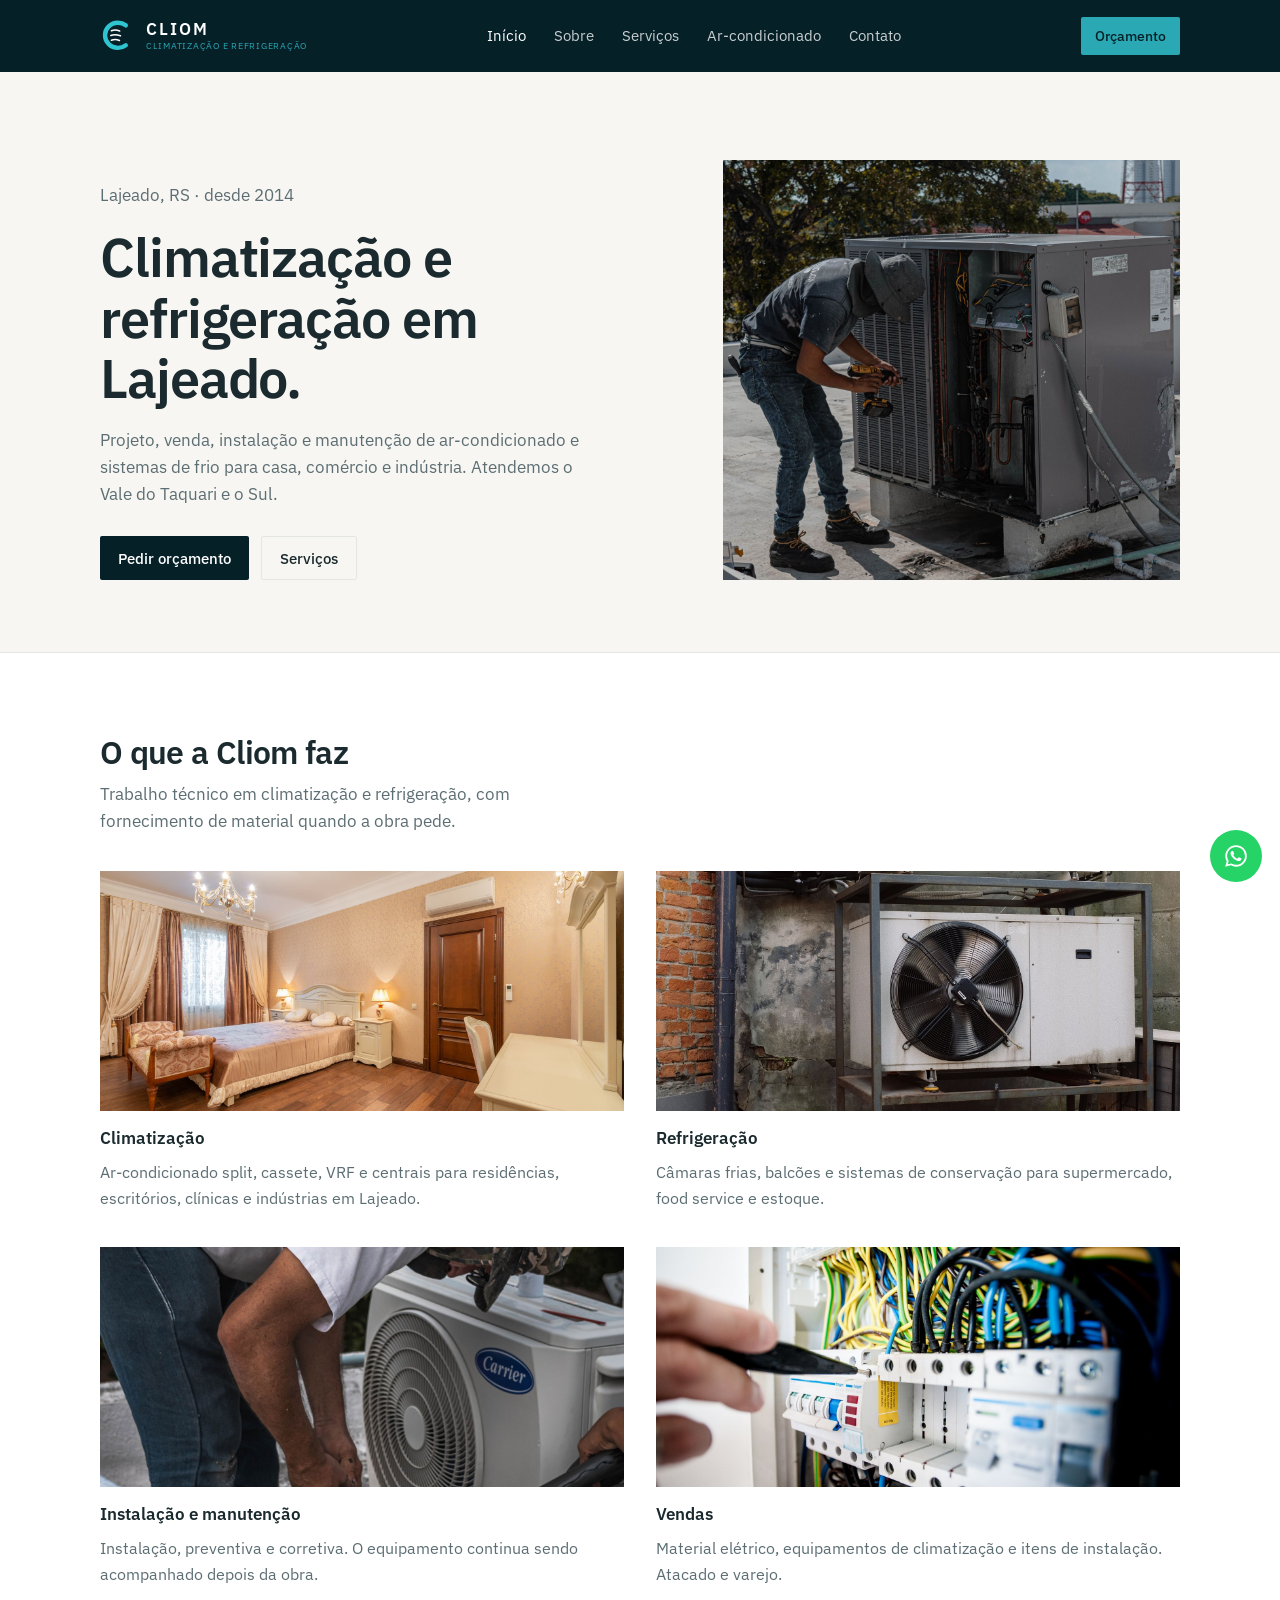
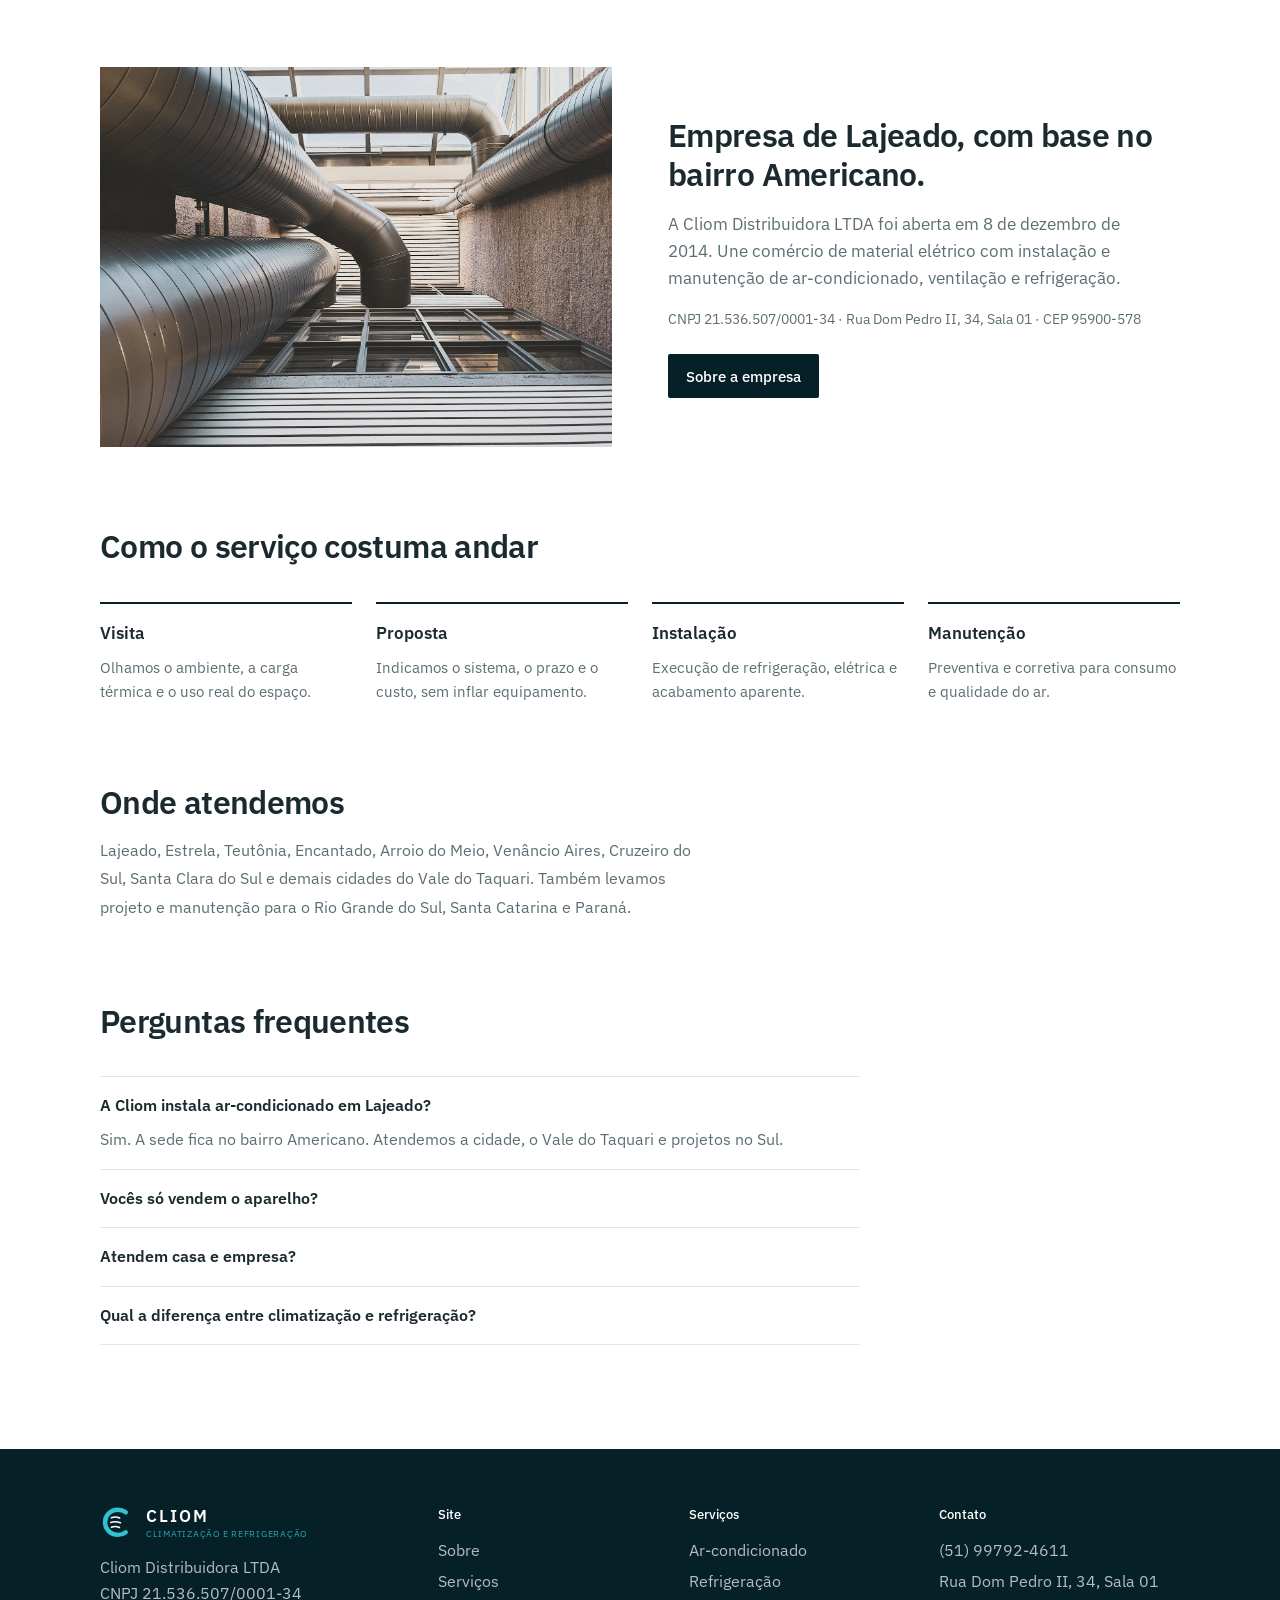
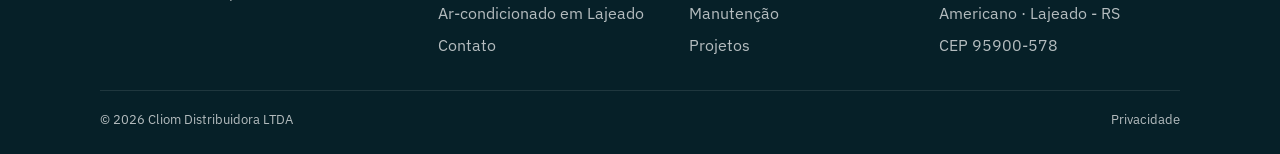
==== index.html @ 46a45614 "mkfem" ====
<!DOCTYPE html>
<html lang="pt-BR">
<head>
  <meta charset="UTF-8">
  <meta name="viewport" content="width=device-width, initial-scale=1">
  <title>Cliom | Ar condicionado, climatização e refrigeração em Lajeado</title>
  <meta name="description" content="Cliom em Lajeado - RS: projeto, venda, instalação e manutenção de ar-condicionado, climatização e refrigeração. Atendimento no Vale do Taquari e no Sul.">
  <link rel="canonical" href="https://cliom.com.br/">
  <meta name="robots" content="index, follow, max-image-preview:large">
  <meta name="author" content="Cliom Distribuidora LTDA">
  <meta name="geo.region" content="BR-RS">
  <meta name="geo.placename" content="Lajeado">
  <meta name="theme-color" content="#062028">
  <meta property="og:type" content="website">
  <meta property="og:locale" content="pt_BR">
  <meta property="og:title" content="Cliom | Climatização e refrigeração em Lajeado">
  <meta property="og:description" content="Projeto, venda, instalação e manutenção de ar-condicionado, climatização e refrigeração em Lajeado e no Sul do Brasil.">
  <meta property="og:url" content="https://cliom.com.br/">
  <meta property="og:image" content="https://cliom.com.br/img/logo.jpg">
  <link rel="icon" href="img/favicon.svg" type="image/svg+xml">
  <link rel="manifest" href="site.webmanifest">
  <link rel="preconnect" href="https://fonts.googleapis.com">
  <link rel="preconnect" href="https://fonts.gstatic.com" crossorigin>
  <link href="https://fonts.googleapis.com/css2?family=IBM+Plex+Sans:wght@400;500;600;700&display=swap" rel="stylesheet">
  <link rel="stylesheet" href="css/styles.css">
  <script type="application/ld+json">
  {
    "@context": "https://schema.org",
    "@type": "HVACBusiness",
    "name": "Cliom Climatização e Refrigeração",
    "legalName": "Cliom Distribuidora LTDA",
    "taxID": "21.536.507/0001-34",
    "foundingDate": "2014-12-08",
    "url": "https://cliom.com.br/",
    "telephone": "+55-51-99792-4611",
    "address": {
      "@type": "PostalAddress",
      "streetAddress": "Rua Dom Pedro II, 34, Sala 01, Bairro Americano",
      "addressLocality": "Lajeado",
      "addressRegion": "RS",
      "postalCode": "95900-578",
      "addressCountry": "BR"
    },
    "areaServed": ["Lajeado", "Vale do Taquari", "Rio Grande do Sul", "Santa Catarina", "Paraná"]
  }
  </script>
</head>
<body>
  <a class="skip-link" href="#conteudo">Ir para o conteúdo</a>
  <header class="site-header" id="header">
    <div class="header-inner">
      <a class="logo" href="index.html" aria-label="Cliom, página inicial">
        <img src="img/logo.svg" alt="">
        <span class="logo-type">
          <strong>CLIOM</strong>
          <span>CLIMATIZAÇÃO E REFRIGERAÇÃO</span>
        </span>
      </a>
      <nav class="nav" aria-label="Principal">
        <a class="active" href="index.html">Início</a>
        <a href="sobre.html">Sobre</a>
        <a href="servicos.html">Serviços</a>
        <a href="ar-condicionado-lajeado.html">Ar-condicionado</a>
        <a href="contato.html">Contato</a>
      </nav>
      <div class="header-cta">
        <a class="btn btn-primary" href="contato.html">Orçamento</a>
      </div>
      <button class="nav-toggle" aria-label="Abrir menu"><span></span><span></span><span></span></button>
    </div>
  </header>

  <main id="conteudo">
    <section class="hero">
      <div class="container hero-grid">
        <div class="hero-copy">
          <p class="kicker">Lajeado, RS · desde 2014</p>
          <h1>Climatização e refrigeração em Lajeado.</h1>
          <p>Projeto, venda, instalação e manutenção de ar-condicionado e sistemas de frio para casa, comércio e indústria. Atendemos o Vale do Taquari e o Sul.</p>
          <div class="hero-actions">
            <a class="btn btn-dark" href="contato.html">Pedir orçamento</a>
            <a class="btn" href="servicos.html" style="border:1px solid var(--line)">Serviços</a>
          </div>
        </div>
        <div class="hero-photo">
          <img src="img/ac-install.jpg" alt="Técnico instalando unidade de ar-condicionado em cobertura" width="1600" height="1200">
        </div>
      </div>
    </section>

    <hr class="rule">

    <section class="section">
      <div class="container">
        <div class="section-head" data-reveal>
          <h2>O que a Cliom faz</h2>
          <p class="lead">Trabalho técnico em climatização e refrigeração, com fornecimento de material quando a obra pede.</p>
        </div>
        <div class="work">
          <article data-reveal>
            <div class="photo"><img src="img/ac-room.jpg" alt="Ar-condicionado split instalado em ambiente interno" width="1600" height="1066"></div>
            <h3>Climatização</h3>
            <p>Ar-condicionado split, cassete, VRF e centrais para residências, escritórios, clínicas e indústrias em Lajeado.</p>
          </article>
          <article data-reveal style="--d:.08s">
            <div class="photo"><img src="img/cold-store.jpg" alt="Unidades condensadoras de refrigeração" width="1600" height="2400"></div>
            <h3>Refrigeração</h3>
            <p>Câmaras frias, balcões e sistemas de conservação para supermercado, food service e estoque.</p>
          </article>
          <article data-reveal>
            <div class="photo"><img src="img/ac-tech.jpg" alt="Instalação de unidade externa de ar-condicionado" width="1600" height="2400"></div>
            <h3>Instalação e manutenção</h3>
            <p>Instalação, preventiva e corretiva. O equipamento continua sendo acompanhado depois da obra.</p>
          </article>
          <article data-reveal style="--d:.08s">
            <div class="photo"><img src="img/electrical.jpg" alt="Quadro elétrico para instalação de climatização" width="1600" height="1066"></div>
            <h3>Vendas</h3>
            <p>Material elétrico, equipamentos de climatização e itens de instalação. Atacado e varejo.</p>
          </article>
        </div>
      </div>
    </section>

    <section class="section">
      <div class="container split" data-reveal>
        <div class="media"><img src="img/hvac-duct.jpg" alt="Dutos de climatização em sistema central" width="1600" height="1200"></div>
        <div>
          <h2>Empresa de Lajeado, com base no bairro Americano.</h2>
          <p class="lead">A Cliom Distribuidora LTDA foi aberta em 8 de dezembro de 2014. Une comércio de material elétrico com instalação e manutenção de ar-condicionado, ventilação e refrigeração.</p>
          <p class="meta">CNPJ 21.536.507/0001-34 · Rua Dom Pedro II, 34, Sala 01 · CEP 95900-578</p>
          <p style="margin-top:24px"><a class="btn btn-dark" href="sobre.html">Sobre a empresa</a></p>
        </div>
      </div>
    </section>

    <section class="section">
      <div class="container">
        <div class="section-head" data-reveal>
          <h2>Como o serviço costuma andar</h2>
        </div>
        <div class="process">
          <article data-reveal>
            <h3>Visita</h3>
            <p>Olhamos o ambiente, a carga térmica e o uso real do espaço.</p>
          </article>
          <article data-reveal style="--d:.06s">
            <h3>Proposta</h3>
            <p>Indicamos o sistema, o prazo e o custo, sem inflar equipamento.</p>
          </article>
          <article data-reveal style="--d:.12s">
            <h3>Instalação</h3>
            <p>Execução de refrigeração, elétrica e acabamento aparente.</p>
          </article>
          <article data-reveal style="--d:.18s">
            <h3>Manutenção</h3>
            <p>Preventiva e corretiva para consumo e qualidade do ar.</p>
          </article>
        </div>
      </div>
    </section>

    <section class="section">
      <div class="container">
        <div data-reveal>
        <h2>Onde atendemos</h2>
        <p class="cities" style="margin-top:14px">Lajeado, Estrela, Teutônia, Encantado, Arroio do Meio, Venâncio Aires, Cruzeiro do Sul, Santa Clara do Sul e demais cidades do Vale do Taquari. Também levamos projeto e manutenção para o Rio Grande do Sul, Santa Catarina e Paraná.</p>
        </div>
      </div>
    </section>

    <section class="section">
      <div class="container">
        <div class="section-head" data-reveal>
          <h2>Perguntas frequentes</h2>
        </div>
        <div class="faq" data-reveal>
          <details open>
            <summary>A Cliom instala ar-condicionado em Lajeado?</summary>
            <p>Sim. A sede fica no bairro Americano. Atendemos a cidade, o Vale do Taquari e projetos no Sul.</p>
          </details>
          <details>
            <summary>Vocês só vendem o aparelho?</summary>
            <p>Não. Fazemos venda, projeto, instalação e manutenção.</p>
          </details>
          <details>
            <summary>Atendem casa e empresa?</summary>
            <p>Sim. Residência, comércio e indústria, cada um com o dimensionamento adequado.</p>
          </details>
          <details>
            <summary>Qual a diferença entre climatização e refrigeração?</summary>
            <p>Climatização é o conforto das pessoas. Refrigeração é temperatura controlada para produto, estoque ou processo.</p>
          </details>
        </div>
      </div>
    </section>
  </main>

  <footer class="site-footer">
    <div class="container">
      <div class="footer-grid">
        <div>
          <a class="logo" href="index.html">
            <img src="img/logo.svg" alt="">
            <span class="logo-type"><strong>CLIOM</strong><span>CLIMATIZAÇÃO E REFRIGERAÇÃO</span></span>
          </a>
          <p style="margin-top:14px">Cliom Distribuidora LTDA<br>CNPJ 21.536.507/0001-34</p>
        </div>
        <div>
          <h3>Site</h3>
          <ul>
            <li><a href="sobre.html">Sobre</a></li>
            <li><a href="servicos.html">Serviços</a></li>
            <li><a href="ar-condicionado-lajeado.html">Ar-condicionado em Lajeado</a></li>
            <li><a href="contato.html">Contato</a></li>
          </ul>
        </div>
        <div>
          <h3>Serviços</h3>
          <ul>
            <li>Ar-condicionado</li>
            <li>Refrigeração</li>
            <li>Manutenção</li>
            <li>Projetos</li>
          </ul>
        </div>
        <div>
          <h3>Contato</h3>
          <ul>
            <li><a href="https://wa.me/5551997924611" target="_blank" rel="noopener">(51) 99792-4611</a></li>
            <li>Rua Dom Pedro II, 34, Sala 01</li>
            <li>Americano · Lajeado - RS</li>
            <li>CEP 95900-578</li>
          </ul>
        </div>
      </div>
      <div class="footer-bottom">
        <p>© <span id="year">2026</span> Cliom Distribuidora LTDA</p>
        <a href="privacidade.html">Privacidade</a>
      </div>
    </div>
  </footer>

  <a class="wa-float" href="https://wa.me/5551997924611?text=Olá%2C%20Cliom.%20Quero%20um%20orçamento." target="_blank" rel="noopener" aria-label="WhatsApp da Cliom">
    <svg viewBox="0 0 24 24" fill="currentColor"><path d="M19.05 4.91A9.82 9.82 0 0 0 12.04 2C6.58 2 2.13 6.45 2.13 11.91c0 1.75.46 3.45 1.32 4.95L2 22l5.25-1.38a9.9 9.9 0 0 0 4.79 1.22h.01c5.46 0 9.91-4.45 9.91-9.91 0-2.65-1.03-5.14-2.91-7.02zm-7.01 15.24h-.01a8.23 8.23 0 0 1-4.19-1.15l-.3-.18-3.12.82.83-3.04-.2-.31a8.2 8.2 0 0 1-1.26-4.38c0-4.54 3.7-8.24 8.25-8.24 2.2 0 4.27.86 5.82 2.42a8.18 8.18 0 0 1 2.42 5.83c0 4.55-3.7 8.24-8.24 8.24zm4.52-6.16c-.25-.12-1.47-.72-1.7-.81-.23-.08-.39-.12-.56.12-.17.25-.64.81-.78.97-.14.17-.29.19-.54.06-.25-.12-1.05-.39-2-1.23-.74-.66-1.23-1.47-1.38-1.72-.14-.25-.02-.38.11-.51.11-.11.25-.29.37-.43.12-.14.17-.25.25-.41.08-.17.04-.31-.02-.43-.06-.12-.56-1.34-.76-1.84-.2-.48-.4-.42-.56-.42h-.48c-.17 0-.43.06-.66.31-.22.25-.87.85-.87 2.07 0 1.22.89 2.4 1.01 2.56.12.17 1.75 2.67 4.23 3.74 1.76.76 2.2.82 2.99.69.46-.08 1.47-.6 1.67-1.18.21-.58.21-1.07.14-1.18-.07-.1-.22-.16-.47-.28z"/></svg>
  </a>
  <div class="mobile-nav" id="mobile-nav">
    <div class="mobile-panel">
      <button class="close-nav btn btn-ghost" type="button">Fechar</button>
      <nav>
        <a href="index.html">Início</a>
        <a href="sobre.html">Sobre</a>
        <a href="servicos.html">Serviços</a>
        <a href="ar-condicionado-lajeado.html">Ar-condicionado</a>
        <a href="contato.html">Contato</a>
      </nav>
    </div>
  </div>
  <script src="js/main.js"></script>
</body>
</html>
---- css/styles.css ----
:root {
  --navy: #062028;
  --navy-2: #0b303a;
  --cyan: #2aa8b3;
  --paper: #f7f6f2;
  --white: #fff;
  --ink: #1a2a2e;
  --muted: #5c6e73;
  --line: #e4e6e1;
  --header: 72px;
  --max: 1080px;
  --sans: "IBM Plex Sans", system-ui, sans-serif;
}

*,
*::before,
*::after {
  box-sizing: border-box;
  margin: 0;
  padding: 0;
}

html {
  scroll-behavior: smooth;
  scroll-padding-top: var(--header);
}

body {
  font-family: var(--sans);
  color: var(--ink);
  background: var(--white);
  line-height: 1.6;
}

img {
  max-width: 100%;
  display: block;
}

a {
  color: inherit;
  text-decoration: none;
}

button,
input,
select,
textarea {
  font: inherit;
}

button {
  cursor: pointer;
  border: 0;
  background: none;
  color: inherit;
}

ul {
  list-style: none;
}

.skip-link {
  position: absolute;
  left: 12px;
  top: -80px;
  background: var(--navy);
  color: var(--white);
  padding: 8px 12px;
  z-index: 100;
}

.skip-link:focus {
  top: 12px;
}

.container {
  width: min(calc(100% - 40px), var(--max));
  margin-inline: auto;
}

.site-header {
  position: sticky;
  top: 0;
  z-index: 50;
  height: var(--header);
  background: var(--navy);
  color: var(--white);
  transition: box-shadow 0.35s ease;
}

.site-header.scrolled {
  box-shadow: 0 8px 24px rgba(6, 32, 40, 0.28);
}

.header-inner {
  height: 100%;
  display: flex;
  align-items: center;
  justify-content: space-between;
  gap: 24px;
  width: min(calc(100% - 40px), var(--max));
  margin-inline: auto;
}

.logo {
  display: flex;
  align-items: center;
  gap: 10px;
  color: var(--white);
}

.logo img,
.logo svg {
  width: 36px;
  height: 36px;
}

.logo-type {
  display: flex;
  flex-direction: column;
  line-height: 1.05;
}

.logo-type strong {
  font-size: 1.05rem;
  letter-spacing: 0.12em;
  font-weight: 600;
}

.logo-type span {
  font-size: 0.58rem;
  letter-spacing: 0.08em;
  color: var(--cyan);
  margin-top: 3px;
}

.nav {
  display: flex;
  gap: 28px;
}

.nav a {
  color: rgba(255, 255, 255, 0.78);
  font-size: 0.92rem;
}

.nav a:hover,
.nav a.active {
  color: var(--white);
}

.header-cta .btn {
  min-height: 38px;
  padding: 0 14px;
  font-size: 0.88rem;
}

.nav-toggle {
  display: none;
  width: 40px;
  height: 40px;
  flex-direction: column;
  justify-content: center;
  align-items: center;
  gap: 5px;
}

.nav-toggle span {
  display: block;
  width: 16px;
  height: 1.5px;
  background: var(--white);
}

.btn {
  display: inline-flex;
  align-items: center;
  justify-content: center;
  min-height: 44px;
  padding: 0 18px;
  border-radius: 2px;
  font-weight: 500;
  font-size: 0.95rem;
}

.btn-primary {
  background: var(--cyan);
  color: var(--navy);
}

.btn-primary:hover {
  filter: brightness(1.05);
}

.btn-ghost {
  border: 1px solid rgba(255, 255, 255, 0.28);
  color: var(--white);
}

.btn-dark {
  background: var(--navy);
  color: var(--white);
}

.hero {
  padding: 88px 0 72px;
  background: var(--paper);
}

.hero-grid {
  display: grid;
  grid-template-columns: 1.1fr 0.9fr;
  gap: 64px;
  align-items: end;
}

.kicker {
  font-size: 0.82rem;
  color: var(--muted);
  margin-bottom: 18px;
}

h1 {
  font-size: clamp(2rem, 4.4vw, 3.4rem);
  font-weight: 600;
  line-height: 1.12;
  letter-spacing: -0.02em;
  max-width: 16ch;
}

h2 {
  font-size: clamp(1.5rem, 2.6vw, 2rem);
  font-weight: 600;
  line-height: 1.2;
  letter-spacing: -0.02em;
}

h3 {
  font-size: 1.05rem;
  font-weight: 600;
}

.lead,
.hero p {
  margin-top: 18px;
  color: var(--muted);
  max-width: 48ch;
  font-size: 1.05rem;
}

.hero-actions {
  display: flex;
  gap: 12px;
  margin-top: 28px;
}

.hero-photo {
  overflow: hidden;
}

.hero-photo img {
  width: 100%;
  height: 420px;
  object-fit: cover;
}

.section {
  padding: 80px 0;
}

.section + .section {
  padding-top: 0;
}

.rule {
  border: 0;
  border-top: 1px solid var(--line);
  margin: 0;
}

.section-head {
  margin-bottom: 36px;
  max-width: 58ch;
}

.section-head .lead {
  margin-top: 10px;
}

.service-list {
  display: grid;
  grid-template-columns: 1fr 1fr;
  gap: 0;
}

.service-list article {
  padding: 28px 32px 28px 0;
  border-top: 1px solid var(--line);
}

.service-list article:nth-child(-n + 2) {
  border-top: 0;
}

.service-list article:nth-child(odd) {
  padding-right: 40px;
}

.service-list article:nth-child(even) {
  padding-left: 40px;
  border-left: 1px solid var(--line);
}

.service-list p {
  color: var(--muted);
  margin-top: 8px;
}

.work {
  display: grid;
  grid-template-columns: 1fr 1fr;
  gap: 36px 32px;
}

.work article p {
  color: var(--muted);
  margin-top: 8px;
}

.photo {
  overflow: hidden;
  margin-bottom: 14px;
  background: var(--paper);
}

.photo img,
.work img {
  width: 100%;
  height: 240px;
  object-fit: cover;
  display: block;
}

.split {
  display: grid;
  grid-template-columns: 1fr 1fr;
  gap: 56px;
  align-items: center;
}

.split .media,
.service-block .media {
  overflow: hidden;
}

.split img,
.split .media img {
  width: 100%;
  height: 380px;
  object-fit: cover;
  object-position: center 30%;
}

.meta {
  font-size: 0.88rem;
  color: var(--muted);
  margin-top: 16px;
}

.process {
  display: grid;
  grid-template-columns: repeat(4, 1fr);
  gap: 24px;
}

.process article {
  padding-top: 16px;
  border-top: 2px solid var(--navy);
}

.process p {
  color: var(--muted);
  margin-top: 8px;
  font-size: 0.95rem;
}

.cities {
  color: var(--muted);
  line-height: 1.8;
  max-width: 62ch;
}

.faq {
  max-width: 760px;
}

.faq details {
  border-top: 1px solid var(--line);
  padding: 16px 0;
}

.faq details:last-child {
  border-bottom: 1px solid var(--line);
}

.faq summary {
  cursor: pointer;
  font-weight: 600;
  list-style: none;
}

.faq summary::-webkit-details-marker {
  display: none;
}

.faq details p {
  color: var(--muted);
  margin-top: 8px;
}

.page-hero {
  padding: 56px 0 24px;
  background: var(--paper);
}

.breadcrumb {
  font-size: 0.85rem;
  color: var(--muted);
  margin-bottom: 16px;
}

.breadcrumb a:hover {
  color: var(--cyan);
}

.legal-grid {
  display: grid;
  grid-template-columns: 1fr 1fr;
  gap: 1px;
  background: var(--line);
  border: 1px solid var(--line);
  margin-top: 40px;
}

.legal-item {
  background: var(--white);
  padding: 18px 20px;
}

.legal-item span {
  display: block;
  font-size: 0.75rem;
  color: var(--muted);
  margin-bottom: 4px;
}

.timeline {
  margin-top: 36px;
}

.timeline-item {
  display: grid;
  grid-template-columns: 140px 1fr;
  gap: 20px;
  padding: 16px 0;
  border-top: 1px solid var(--line);
}

.timeline-item strong {
  color: var(--navy);
}

.service-block {
  display: grid;
  grid-template-columns: 1fr 1fr;
  gap: 48px;
  align-items: center;
  padding: 48px 0;
  border-top: 1px solid var(--line);
}

.service-block img,
.service-block .media img {
  width: 100%;
  height: 300px;
  object-fit: cover;
}

.contact-grid {
  display: grid;
  grid-template-columns: 0.85fr 1.15fr;
  gap: 48px;
}

.contact-list {
  display: grid;
  gap: 16px;
  margin-top: 20px;
}

.contact-list p,
.contact-list a {
  color: var(--muted);
}

.contact-list strong {
  display: block;
  color: var(--ink);
  margin-bottom: 2px;
}

.form {
  display: grid;
  gap: 14px;
}

.form-row {
  display: grid;
  grid-template-columns: 1fr 1fr;
  gap: 14px;
}

label {
  display: grid;
  gap: 6px;
  font-size: 0.86rem;
  font-weight: 500;
}

input,
select,
textarea {
  width: 100%;
  border: 1px solid var(--line);
  border-radius: 2px;
  padding: 12px 14px;
  background: var(--white);
  outline: none;
}

input:focus,
select:focus,
textarea:focus {
  border-color: var(--cyan);
}

textarea {
  min-height: 120px;
  resize: vertical;
}

.map-wrap {
  margin-top: 48px;
  border: 1px solid var(--line);
}

.map-wrap iframe {
  width: 100%;
  height: 320px;
  border: 0;
  display: block;
}

.article-layout {
  display: grid;
  grid-template-columns: 1fr 280px;
  gap: 56px;
  align-items: start;
}

.prose {
  display: grid;
  gap: 14px;
  color: var(--muted);
  max-width: 68ch;
}

.prose h2,
.prose h3 {
  color: var(--ink);
  margin-top: 16px;
}

.prose a {
  color: var(--cyan);
}

.aside-card {
  position: sticky;
  top: 96px;
  padding-top: 16px;
  border-top: 2px solid var(--navy);
}

.aside-card p {
  color: var(--muted);
  margin: 10px 0 18px;
}

.site-footer {
  background: var(--navy);
  color: rgba(255, 255, 255, 0.7);
  padding: 56px 0 24px;
  margin-top: 24px;
}

.footer-grid {
  display: grid;
  grid-template-columns: 1.4fr 1fr 1fr 1.1fr;
  gap: 32px;
  padding-bottom: 32px;
  border-bottom: 1px solid rgba(255, 255, 255, 0.1);
}

.site-footer h3 {
  color: var(--white);
  margin-bottom: 12px;
  font-size: 0.8rem;
  font-weight: 500;
}

.site-footer a:hover {
  color: var(--white);
}

.site-footer li + li {
  margin-top: 6px;
}

.footer-bottom {
  display: flex;
  justify-content: space-between;
  gap: 12px;
  flex-wrap: wrap;
  padding-top: 18px;
  font-size: 0.82rem;
}

.wa-float {
  position: fixed;
  right: 18px;
  bottom: 18px;
  z-index: 40;
  width: 52px;
  height: 52px;
  border-radius: 50%;
  background: #25d366;
  color: var(--white);
  display: grid;
  place-items: center;
}

.wa-float svg {
  width: 26px;
  height: 26px;
}

.mobile-nav {
  position: fixed;
  inset: 0;
  background: rgba(6, 32, 40, 0.4);
  z-index: 80;
  opacity: 0;
  pointer-events: none;
}

.mobile-nav.open {
  opacity: 1;
  pointer-events: auto;
}

.mobile-panel {
  position: absolute;
  right: 0;
  top: 0;
  bottom: 0;
  width: min(84vw, 340px);
  background: var(--navy);
  color: var(--white);
  padding: 24px;
  display: flex;
  flex-direction: column;
  gap: 20px;
}

.mobile-panel nav {
  display: grid;
  gap: 14px;
  font-size: 1.15rem;
}

@media (max-width: 900px) {
  .nav,
  .header-cta {
    display: none;
  }

  .nav-toggle {
    display: flex;
  }

  .hero-grid,
  .service-list,
  .work,
  .split,
  .process,
  .legal-grid,
  .service-block,
  .contact-grid,
  .article-layout,
  .footer-grid,
  .form-row,
  .timeline-item {
    grid-template-columns: 1fr;
  }

  .service-list article,
  .service-list article:nth-child(odd),
  .service-list article:nth-child(even) {
    padding: 22px 0;
    border-left: 0;
    border-top: 1px solid var(--line);
  }

  .hero-photo img,
  .split img,
  .split .media img,
  .service-block img,
  .service-block .media img {
    height: 260px;
  }

  .logo-type span {
    display: none;
  }
}

@media (max-width: 640px) {
  .container,
  .header-inner {
    width: min(calc(100% - 28px), var(--max));
  }

  .hero,
  .section {
    padding: 56px 0;
  }

  .section + .section {
    padding-top: 0;
  }
}

[data-reveal] {
  opacity: 0;
  transform: translateY(28px);
  transition: opacity 0.7s ease, transform 0.7s ease;
  transition-delay: var(--d, 0s);
}

[data-reveal].is-visible {
  opacity: 1;
  transform: none;
}

[data-reveal] .photo img,
.split[data-reveal] img,
.service-block[data-reveal] img {
  transform: scale(1.06);
  transition: transform 1.1s ease;
}

[data-reveal].is-visible .photo img,
[data-reveal].is-visible img {
  transform: none;
}

.hero-copy,
.hero-photo {
  opacity: 0;
  transform: translateY(20px);
  animation: rise 0.8s ease forwards;
}

.hero-photo {
  animation-delay: 0.12s;
}

@keyframes rise {
  to {
    opacity: 1;
    transform: none;
  }
}

@media (prefers-reduced-motion: reduce) {
  html {
    scroll-behavior: auto;
  }

  [data-reveal],
  [data-reveal] img,
  .hero-copy,
  .hero-photo {
    opacity: 1;
    transform: none;
    animation: none;
    transition: none;
  }
}
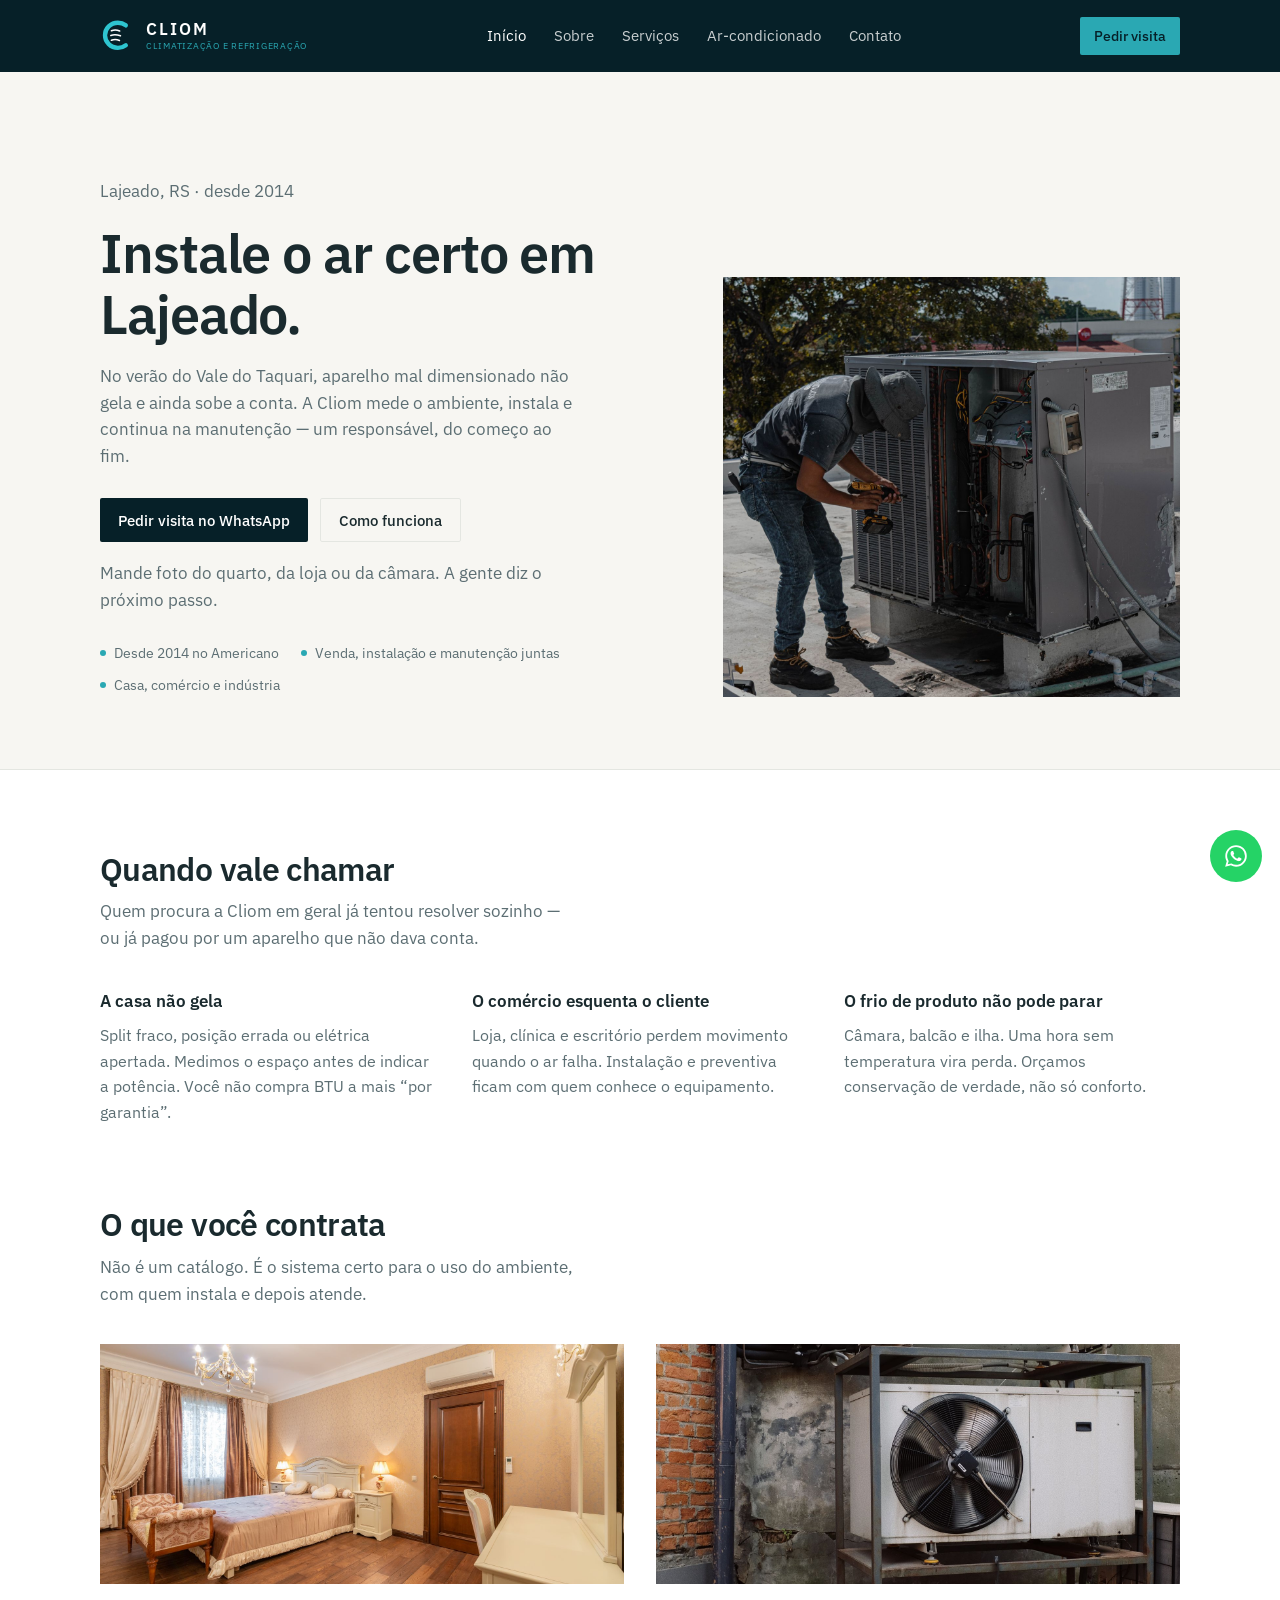
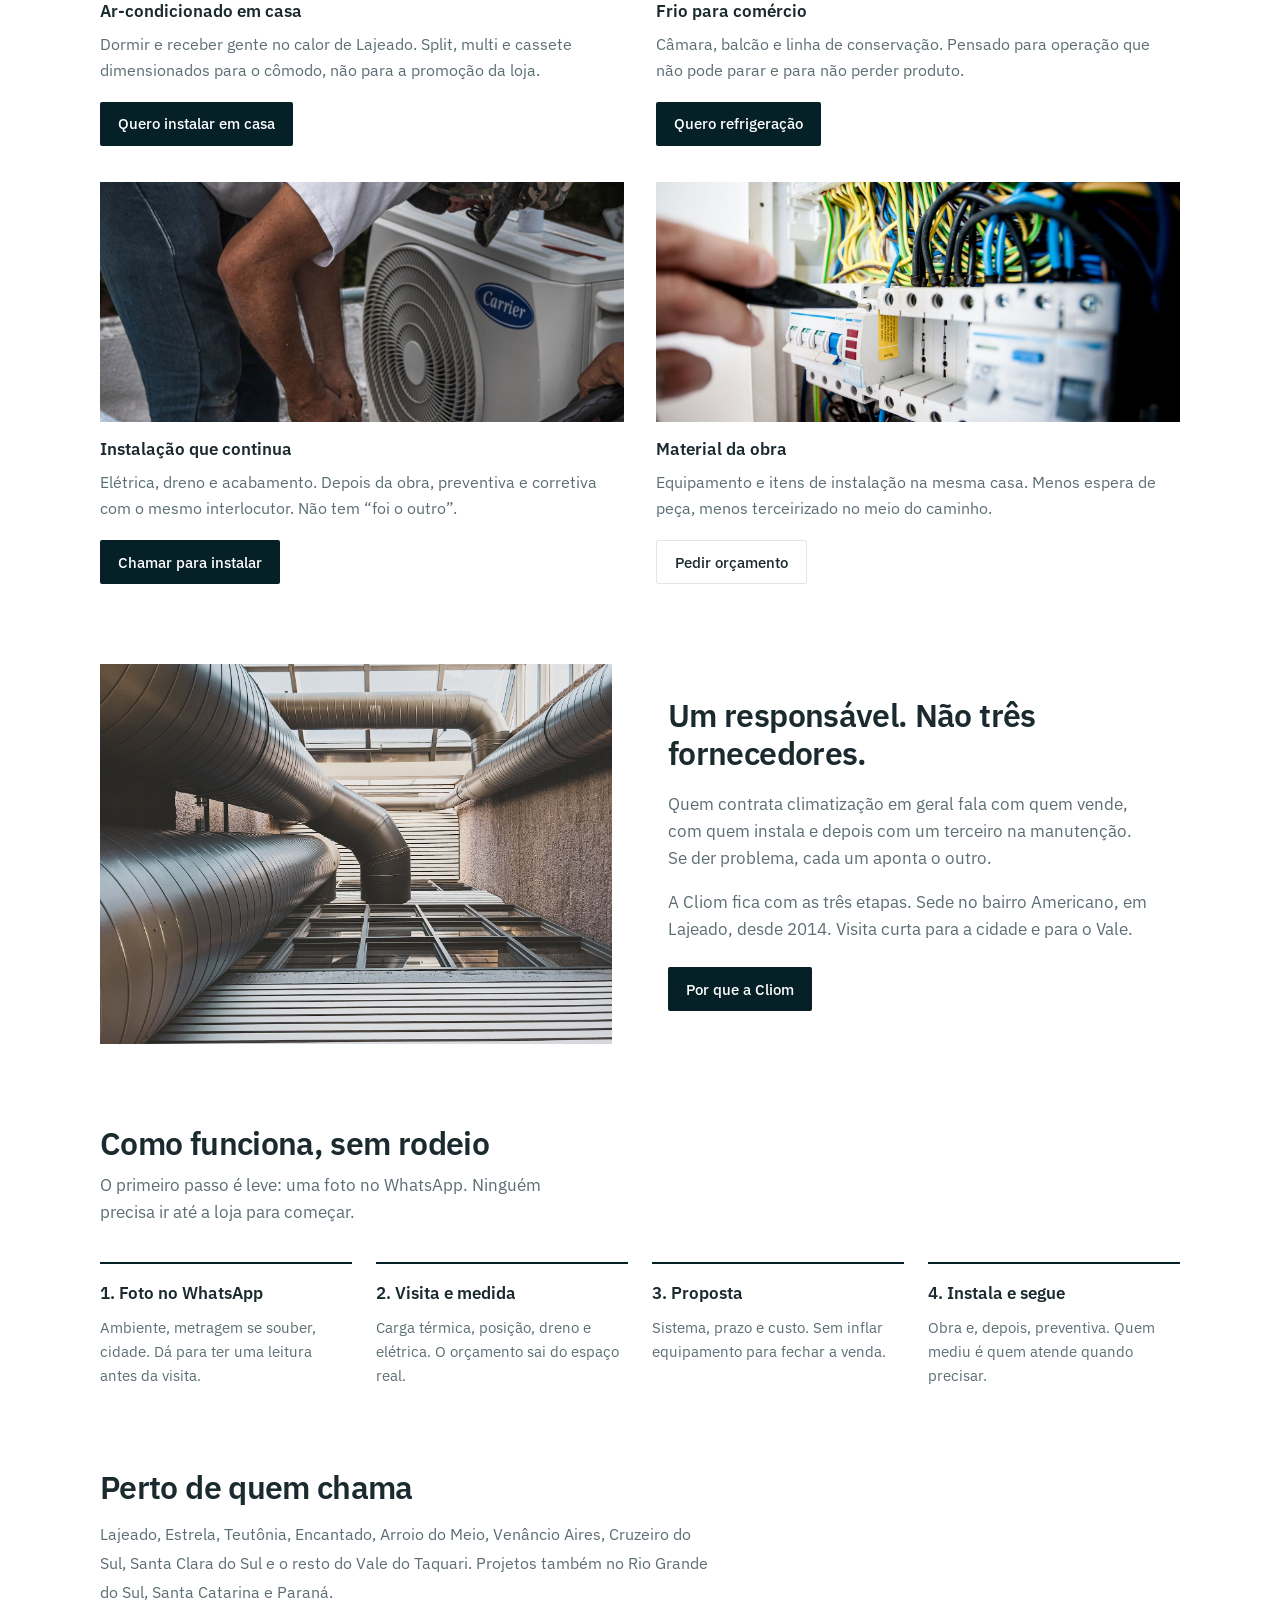
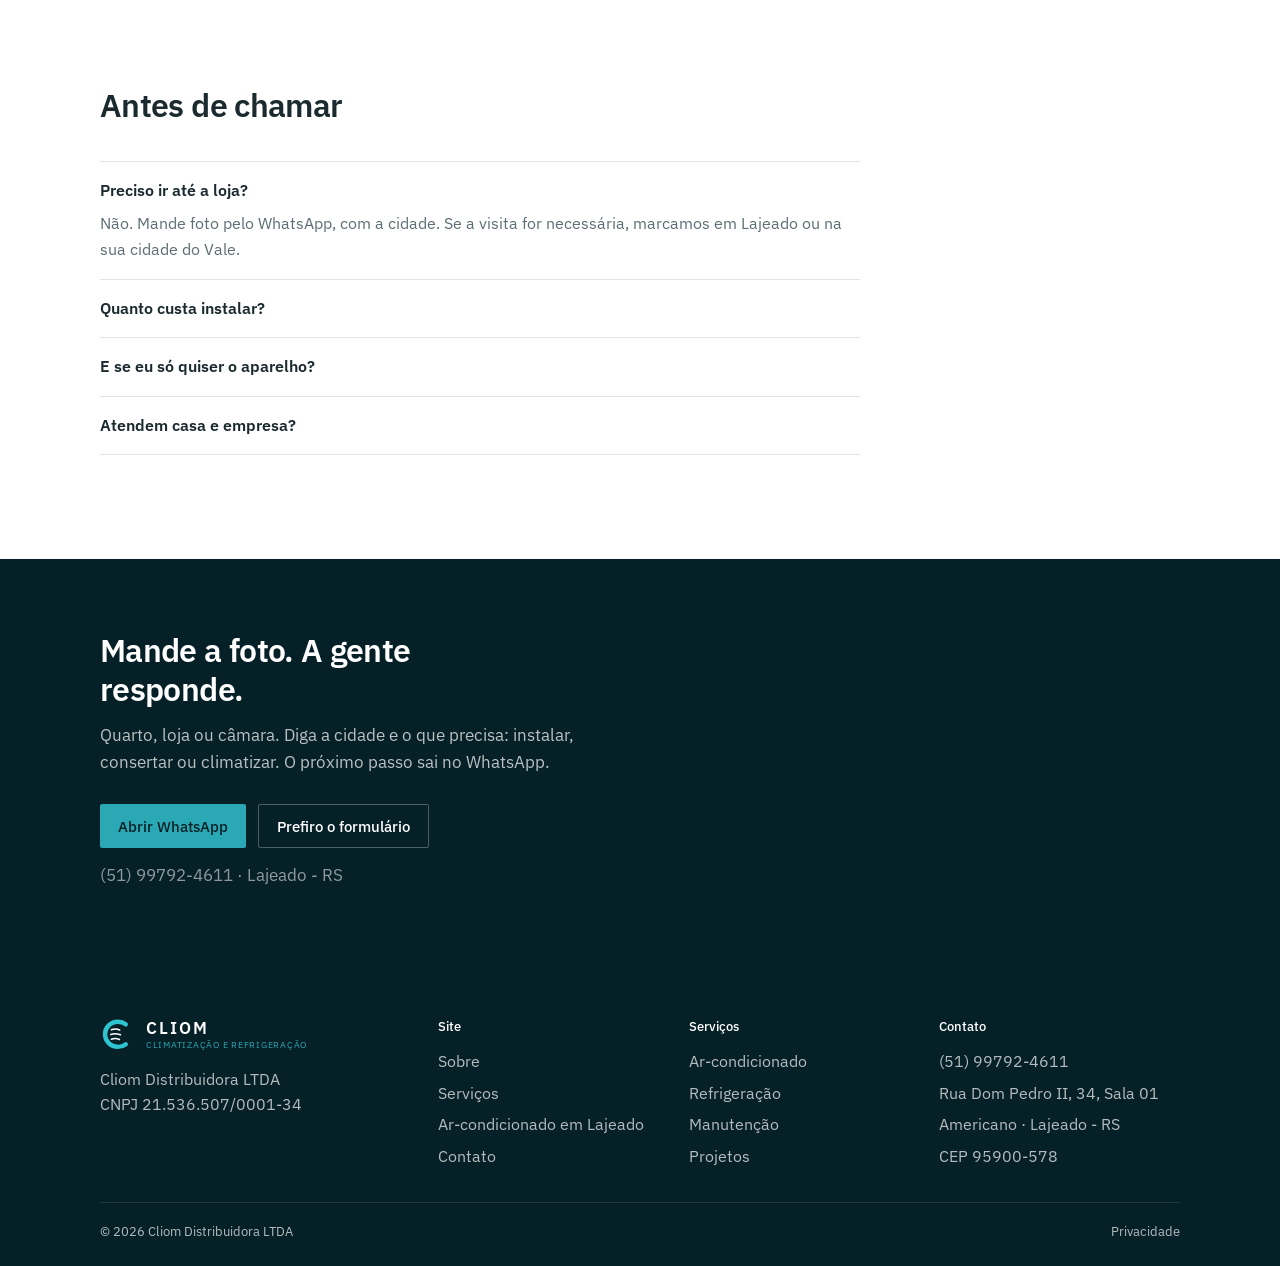
==== commit 7a4a8c35: "Reescreve o site para converter visita no WhatsApp e remove CNAE e atuação do Sobre. Co-authored-by:" ====
--- a/index.html
+++ b/index.html
@@ -4,7 +4,7 @@
   <meta charset="UTF-8">
   <meta name="viewport" content="width=device-width, initial-scale=1">
   <title>Cliom | Ar condicionado, climatização e refrigeração em Lajeado</title>
-  <meta name="description" content="Cliom em Lajeado - RS: projeto, venda, instalação e manutenção de ar-condicionado, climatização e refrigeração. Atendimento no Vale do Taquari e no Sul.">
+  <meta name="description" content="Instale ar-condicionado em Lajeado com visita técnica. A Cliom mede o ambiente, vende, instala e faz a manutenção. Vale do Taquari e Sul.">
   <link rel="canonical" href="https://cliom.com.br/">
   <meta name="robots" content="index, follow, max-image-preview:large">
   <meta name="author" content="Cliom Distribuidora LTDA">
@@ -13,8 +13,8 @@
   <meta name="theme-color" content="#062028">
   <meta property="og:type" content="website">
   <meta property="og:locale" content="pt_BR">
-  <meta property="og:title" content="Cliom | Climatização e refrigeração em Lajeado">
-  <meta property="og:description" content="Projeto, venda, instalação e manutenção de ar-condicionado, climatização e refrigeração em Lajeado e no Sul do Brasil.">
+  <meta property="og:title" content="Cliom | Instale ar-condicionado em Lajeado">
+  <meta property="og:description" content="Visita técnica, instalação e manutenção de ar-condicionado e refrigeração em Lajeado. Um responsável do início ao fim.">
   <meta property="og:url" content="https://cliom.com.br/">
   <meta property="og:image" content="https://cliom.com.br/img/logo.jpg">
   <link rel="icon" href="img/favicon.svg" type="image/svg+xml">
@@ -44,6 +44,46 @@
     "areaServed": ["Lajeado", "Vale do Taquari", "Rio Grande do Sul", "Santa Catarina", "Paraná"]
   }
   </script>
+  <script type="application/ld+json">
+  {
+    "@context": "https://schema.org",
+    "@type": "FAQPage",
+    "mainEntity": [
+      {
+        "@type": "Question",
+        "name": "Como peço uma visita da Cliom em Lajeado?",
+        "acceptedAnswer": {
+          "@type": "Answer",
+          "text": "Mande uma foto do ambiente pelo WhatsApp, com cidade e o que precisa (instalar, consertar ou climatizar comércio). A Cliom indica o próximo passo."
+        }
+      },
+      {
+        "@type": "Question",
+        "name": "Quanto custa instalar ar-condicionado em Lajeado?",
+        "acceptedAnswer": {
+          "@type": "Answer",
+          "text": "Depende da potência, da metragem, da distância da condensadora e da elétrica existente. A visita serve para orçar sem inflar equipamento."
+        }
+      },
+      {
+        "@type": "Question",
+        "name": "A Cliom só vende o aparelho?",
+        "acceptedAnswer": {
+          "@type": "Answer",
+          "text": "Não. Venda, projeto, instalação e manutenção ficam na mesma empresa."
+        }
+      },
+      {
+        "@type": "Question",
+        "name": "Vocês atendem Estrela, Teutônia e Encantado?",
+        "acceptedAnswer": {
+          "@type": "Answer",
+          "text": "Sim. A base é Lajeado. O Vale do Taquari entra no dia a dia. Projetos no Sul também."
+        }
+      }
+    ]
+  }
+  </script>
 </head>
 <body>
   <a class="skip-link" href="#conteudo">Ir para o conteúdo</a>
@@ -64,7 +104,7 @@
         <a href="contato.html">Contato</a>
       </nav>
       <div class="header-cta">
-        <a class="btn btn-primary" href="contato.html">Orçamento</a>
+        <a class="btn btn-primary" href="https://wa.me/5551997924611?text=Olá%2C%20Cliom.%20Quero%20uma%20visita%20técnica." target="_blank" rel="noopener">Pedir visita</a>
       </div>
       <button class="nav-toggle" aria-label="Abrir menu"><span></span><span></span><span></span></button>
     </div>
@@ -75,11 +115,17 @@
       <div class="container hero-grid">
         <div class="hero-copy">
           <p class="kicker">Lajeado, RS · desde 2014</p>
-          <h1>Climatização e refrigeração em Lajeado.</h1>
-          <p>Projeto, venda, instalação e manutenção de ar-condicionado e sistemas de frio para casa, comércio e indústria. Atendemos o Vale do Taquari e o Sul.</p>
+          <h1>Instale o ar certo em Lajeado.</h1>
+          <p>No verão do Vale do Taquari, aparelho mal dimensionado não gela e ainda sobe a conta. A Cliom mede o ambiente, instala e continua na manutenção — um responsável, do começo ao fim.</p>
           <div class="hero-actions">
-            <a class="btn btn-dark" href="contato.html">Pedir orçamento</a>
-            <a class="btn" href="servicos.html" style="border:1px solid var(--line)">Serviços</a>
+            <a class="btn btn-dark" href="https://wa.me/5551997924611?text=Olá%2C%20Cliom.%20Quero%20uma%20visita%20técnica." target="_blank" rel="noopener">Pedir visita no WhatsApp</a>
+            <a class="btn" href="#como-funciona" style="border:1px solid var(--line)">Como funciona</a>
+          </div>
+          <p class="hint">Mande foto do quarto, da loja ou da câmara. A gente diz o próximo passo.</p>
+          <div class="trust">
+            <span>Desde 2014 no Americano</span>
+            <span>Venda, instalação e manutenção juntas</span>
+            <span>Casa, comércio e indústria</span>
           </div>
         </div>
         <div class="hero-photo">
@@ -93,29 +139,56 @@
     <section class="section">
       <div class="container">
         <div class="section-head" data-reveal>
-          <h2>O que a Cliom faz</h2>
-          <p class="lead">Trabalho técnico em climatização e refrigeração, com fornecimento de material quando a obra pede.</p>
+          <h2>Quando vale chamar</h2>
+          <p class="lead">Quem procura a Cliom em geral já tentou resolver sozinho — ou já pagou por um aparelho que não dava conta.</p>
+        </div>
+        <div class="reasons">
+          <article data-reveal>
+            <h3>A casa não gela</h3>
+            <p>Split fraco, posição errada ou elétrica apertada. Medimos o espaço antes de indicar a potência. Você não compra BTU a mais “por garantia”.</p>
+          </article>
+          <article data-reveal style="--d:.08s">
+            <h3>O comércio esquenta o cliente</h3>
+            <p>Loja, clínica e escritório perdem movimento quando o ar falha. Instalação e preventiva ficam com quem conhece o equipamento.</p>
+          </article>
+          <article data-reveal style="--d:.16s">
+            <h3>O frio de produto não pode parar</h3>
+            <p>Câmara, balcão e ilha. Uma hora sem temperatura vira perda. Orçamos conservação de verdade, não só conforto.</p>
+          </article>
+        </div>
+      </div>
+    </section>
+
+    <section class="section">
+      <div class="container">
+        <div class="section-head" data-reveal>
+          <h2>O que você contrata</h2>
+          <p class="lead">Não é um catálogo. É o sistema certo para o uso do ambiente, com quem instala e depois atende.</p>
         </div>
         <div class="work">
           <article data-reveal>
             <div class="photo"><img src="img/ac-room.jpg" alt="Ar-condicionado split instalado em ambiente interno" width="1600" height="1066"></div>
-            <h3>Climatização</h3>
-            <p>Ar-condicionado split, cassete, VRF e centrais para residências, escritórios, clínicas e indústrias em Lajeado.</p>
+            <h3>Ar-condicionado em casa</h3>
+            <p>Dormir e receber gente no calor de Lajeado. Split, multi e cassete dimensionados para o cômodo, não para a promoção da loja.</p>
+            <a class="btn btn-dark" href="https://wa.me/5551997924611?text=Olá%2C%20Cliom.%20Quero%20instalar%20ar-condicionado%20em%20casa." target="_blank" rel="noopener">Quero instalar em casa</a>
           </article>
           <article data-reveal style="--d:.08s">
             <div class="photo"><img src="img/cold-store.jpg" alt="Unidades condensadoras de refrigeração" width="1600" height="2400"></div>
-            <h3>Refrigeração</h3>
-            <p>Câmaras frias, balcões e sistemas de conservação para supermercado, food service e estoque.</p>
+            <h3>Frio para comércio</h3>
+            <p>Câmara, balcão e linha de conservação. Pensado para operação que não pode parar e para não perder produto.</p>
+            <a class="btn btn-dark" href="https://wa.me/5551997924611?text=Olá%2C%20Cliom.%20Preciso%20de%20refrigeração%20comercial." target="_blank" rel="noopener">Quero refrigeração</a>
           </article>
           <article data-reveal>
             <div class="photo"><img src="img/ac-tech.jpg" alt="Instalação de unidade externa de ar-condicionado" width="1600" height="2400"></div>
-            <h3>Instalação e manutenção</h3>
-            <p>Instalação, preventiva e corretiva. O equipamento continua sendo acompanhado depois da obra.</p>
+            <h3>Instalação que continua</h3>
+            <p>Elétrica, dreno e acabamento. Depois da obra, preventiva e corretiva com o mesmo interlocutor. Não tem “foi o outro”.</p>
+            <a class="btn btn-dark" href="https://wa.me/5551997924611?text=Olá%2C%20Cliom.%20Preciso%20de%20instalação%20ou%20manutenção." target="_blank" rel="noopener">Chamar para instalar</a>
           </article>
           <article data-reveal style="--d:.08s">
             <div class="photo"><img src="img/electrical.jpg" alt="Quadro elétrico para instalação de climatização" width="1600" height="1066"></div>
-            <h3>Vendas</h3>
-            <p>Material elétrico, equipamentos de climatização e itens de instalação. Atacado e varejo.</p>
+            <h3>Material da obra</h3>
+            <p>Equipamento e itens de instalação na mesma casa. Menos espera de peça, menos terceirizado no meio do caminho.</p>
+            <a class="btn" href="contato.html" style="border:1px solid var(--line)">Pedir orçamento</a>
           </article>
         </div>
       </div>
@@ -125,35 +198,36 @@
       <div class="container split" data-reveal>
         <div class="media"><img src="img/hvac-duct.jpg" alt="Dutos de climatização em sistema central" width="1600" height="1200"></div>
         <div>
-          <h2>Empresa de Lajeado, com base no bairro Americano.</h2>
-          <p class="lead">A Cliom Distribuidora LTDA foi aberta em 8 de dezembro de 2014. Une comércio de material elétrico com instalação e manutenção de ar-condicionado, ventilação e refrigeração.</p>
-          <p class="meta">CNPJ 21.536.507/0001-34 · Rua Dom Pedro II, 34, Sala 01 · CEP 95900-578</p>
-          <p style="margin-top:24px"><a class="btn btn-dark" href="sobre.html">Sobre a empresa</a></p>
-        </div>
-      </div>
-    </section>
-
-    <section class="section">
+          <h2>Um responsável. Não três fornecedores.</h2>
+          <p class="lead">Quem contrata climatização em geral fala com quem vende, com quem instala e depois com um terceiro na manutenção. Se der problema, cada um aponta o outro.</p>
+          <p class="lead">A Cliom fica com as três etapas. Sede no bairro Americano, em Lajeado, desde 2014. Visita curta para a cidade e para o Vale.</p>
+          <p style="margin-top:24px"><a class="btn btn-dark" href="sobre.html">Por que a Cliom</a></p>
+        </div>
+      </div>
+    </section>
+
+    <section class="section" id="como-funciona">
       <div class="container">
         <div class="section-head" data-reveal>
-          <h2>Como o serviço costuma andar</h2>
+          <h2>Como funciona, sem rodeio</h2>
+          <p class="lead">O primeiro passo é leve: uma foto no WhatsApp. Ninguém precisa ir até a loja para começar.</p>
         </div>
         <div class="process">
           <article data-reveal>
-            <h3>Visita</h3>
-            <p>Olhamos o ambiente, a carga térmica e o uso real do espaço.</p>
+            <h3>1. Foto no WhatsApp</h3>
+            <p>Ambiente, metragem se souber, cidade. Dá para ter uma leitura antes da visita.</p>
           </article>
           <article data-reveal style="--d:.06s">
-            <h3>Proposta</h3>
-            <p>Indicamos o sistema, o prazo e o custo, sem inflar equipamento.</p>
+            <h3>2. Visita e medida</h3>
+            <p>Carga térmica, posição, dreno e elétrica. O orçamento sai do espaço real.</p>
           </article>
           <article data-reveal style="--d:.12s">
-            <h3>Instalação</h3>
-            <p>Execução de refrigeração, elétrica e acabamento aparente.</p>
+            <h3>3. Proposta</h3>
+            <p>Sistema, prazo e custo. Sem inflar equipamento para fechar a venda.</p>
           </article>
           <article data-reveal style="--d:.18s">
-            <h3>Manutenção</h3>
-            <p>Preventiva e corretiva para consumo e qualidade do ar.</p>
+            <h3>4. Instala e segue</h3>
+            <p>Obra e, depois, preventiva. Quem mediu é quem atende quando precisar.</p>
           </article>
         </div>
       </div>
@@ -162,8 +236,8 @@
     <section class="section">
       <div class="container">
         <div data-reveal>
-        <h2>Onde atendemos</h2>
-        <p class="cities" style="margin-top:14px">Lajeado, Estrela, Teutônia, Encantado, Arroio do Meio, Venâncio Aires, Cruzeiro do Sul, Santa Clara do Sul e demais cidades do Vale do Taquari. Também levamos projeto e manutenção para o Rio Grande do Sul, Santa Catarina e Paraná.</p>
+          <h2>Perto de quem chama</h2>
+          <p class="cities" style="margin-top:14px">Lajeado, Estrela, Teutônia, Encantado, Arroio do Meio, Venâncio Aires, Cruzeiro do Sul, Santa Clara do Sul e o resto do Vale do Taquari. Projetos também no Rio Grande do Sul, Santa Catarina e Paraná.</p>
         </div>
       </div>
     </section>
@@ -171,29 +245,41 @@
     <section class="section">
       <div class="container">
         <div class="section-head" data-reveal>
-          <h2>Perguntas frequentes</h2>
+          <h2>Antes de chamar</h2>
         </div>
         <div class="faq" data-reveal>
           <details open>
-            <summary>A Cliom instala ar-condicionado em Lajeado?</summary>
-            <p>Sim. A sede fica no bairro Americano. Atendemos a cidade, o Vale do Taquari e projetos no Sul.</p>
+            <summary>Preciso ir até a loja?</summary>
+            <p>Não. Mande foto pelo WhatsApp, com a cidade. Se a visita for necessária, marcamos em Lajeado ou na sua cidade do Vale.</p>
           </details>
           <details>
-            <summary>Vocês só vendem o aparelho?</summary>
-            <p>Não. Fazemos venda, projeto, instalação e manutenção.</p>
+            <summary>Quanto custa instalar?</summary>
+            <p>Muda com potência, metragem, distância da condensadora e o que já existe de elétrica. Por isso medimos. Não fechamos preço de catálogo no escuro.</p>
+          </details>
+          <details>
+            <summary>E se eu só quiser o aparelho?</summary>
+            <p>Vendemos. Mas a recomendação é instalar com quem vai responder depois. Venda solta é o que mais gera “não gela” no verão.</p>
           </details>
           <details>
             <summary>Atendem casa e empresa?</summary>
-            <p>Sim. Residência, comércio e indústria, cada um com o dimensionamento adequado.</p>
+            <p>Sim. Residência, comércio e indústria. Cada um com o dimensionamento do uso, não do catálogo.</p>
           </details>
-          <details>
-            <summary>Qual a diferença entre climatização e refrigeração?</summary>
-            <p>Climatização é o conforto das pessoas. Refrigeração é temperatura controlada para produto, estoque ou processo.</p>
-          </details>
         </div>
       </div>
     </section>
   </main>
+
+  <section class="cta-band">
+    <div class="container">
+      <h2>Mande a foto. A gente responde.</h2>
+      <p>Quarto, loja ou câmara. Diga a cidade e o que precisa: instalar, consertar ou climatizar. O próximo passo sai no WhatsApp.</p>
+      <div class="hero-actions">
+        <a class="btn btn-primary" href="https://wa.me/5551997924611?text=Olá%2C%20Cliom.%20Quero%20uma%20visita%20técnica." target="_blank" rel="noopener">Abrir WhatsApp</a>
+        <a class="btn btn-ghost" href="contato.html">Prefiro o formulário</a>
+      </div>
+      <p class="hint">(51) 99792-4611 · Lajeado - RS</p>
+    </div>
+  </section>
 
   <footer class="site-footer">
     <div class="container">
@@ -226,7 +312,7 @@
         <div>
           <h3>Contato</h3>
           <ul>
-            <li><a href="https://wa.me/5551997924611" target="_blank" rel="noopener">(51) 99792-4611</a></li>
+            <li><a href="https://wa.me/5551997924611?text=Olá%2C%20Cliom.%20Quero%20uma%20visita%20técnica." target="_blank" rel="noopener">(51) 99792-4611</a></li>
             <li>Rua Dom Pedro II, 34, Sala 01</li>
             <li>Americano · Lajeado - RS</li>
             <li>CEP 95900-578</li>
@@ -240,7 +326,7 @@
     </div>
   </footer>
 
-  <a class="wa-float" href="https://wa.me/5551997924611?text=Olá%2C%20Cliom.%20Quero%20um%20orçamento." target="_blank" rel="noopener" aria-label="WhatsApp da Cliom">
+  <a class="wa-float" href="https://wa.me/5551997924611?text=Olá%2C%20Cliom.%20Quero%20uma%20visita%20técnica." target="_blank" rel="noopener" aria-label="WhatsApp da Cliom">
     <svg viewBox="0 0 24 24" fill="currentColor"><path d="M19.05 4.91A9.82 9.82 0 0 0 12.04 2C6.58 2 2.13 6.45 2.13 11.91c0 1.75.46 3.45 1.32 4.95L2 22l5.25-1.38a9.9 9.9 0 0 0 4.79 1.22h.01c5.46 0 9.91-4.45 9.91-9.91 0-2.65-1.03-5.14-2.91-7.02zm-7.01 15.24h-.01a8.23 8.23 0 0 1-4.19-1.15l-.3-.18-3.12.82.83-3.04-.2-.31a8.2 8.2 0 0 1-1.26-4.38c0-4.54 3.7-8.24 8.25-8.24 2.2 0 4.27.86 5.82 2.42a8.18 8.18 0 0 1 2.42 5.83c0 4.55-3.7 8.24-8.24 8.24zm4.52-6.16c-.25-.12-1.47-.72-1.7-.81-.23-.08-.39-.12-.56.12-.17.25-.64.81-.78.97-.14.17-.29.19-.54.06-.25-.12-1.05-.39-2-1.23-.74-.66-1.23-1.47-1.38-1.72-.14-.25-.02-.38.11-.51.11-.11.25-.29.37-.43.12-.14.17-.25.25-.41.08-.17.04-.31-.02-.43-.06-.12-.56-1.34-.76-1.84-.2-.48-.4-.42-.56-.42h-.48c-.17 0-.43.06-.66.31-.22.25-.87.85-.87 2.07 0 1.22.89 2.4 1.01 2.56.12.17 1.75 2.67 4.23 3.74 1.76.76 2.2.82 2.99.69.46-.08 1.47-.6 1.67-1.18.21-.58.21-1.07.14-1.18-.07-.1-.22-.16-.47-.28z"/></svg>
   </a>
   <div class="mobile-nav" id="mobile-nav">
@@ -252,6 +338,7 @@
         <a href="servicos.html">Serviços</a>
         <a href="ar-condicionado-lajeado.html">Ar-condicionado</a>
         <a href="contato.html">Contato</a>
+        <a href="https://wa.me/5551997924611?text=Olá%2C%20Cliom.%20Quero%20uma%20visita%20técnica." target="_blank" rel="noopener">Pedir visita</a>
       </nav>
     </div>
   </div>
--- a/css/styles.css
+++ b/css/styles.css
@@ -226,7 +226,7 @@
   font-weight: 600;
   line-height: 1.12;
   letter-spacing: -0.02em;
-  max-width: 16ch;
+  max-width: 18ch;
 }
 
 h2 {
@@ -251,8 +251,94 @@
 
 .hero-actions {
   display: flex;
+  flex-wrap: wrap;
   gap: 12px;
   margin-top: 28px;
+}
+
+.hint {
+  margin-top: 12px;
+  font-size: 0.88rem;
+  color: var(--muted);
+}
+
+.trust {
+  display: flex;
+  flex-wrap: wrap;
+  gap: 10px 22px;
+  margin-top: 28px;
+  font-size: 0.88rem;
+  color: var(--muted);
+}
+
+.trust span {
+  padding-left: 14px;
+  position: relative;
+}
+
+.trust span::before {
+  content: "";
+  position: absolute;
+  left: 0;
+  top: 0.55em;
+  width: 6px;
+  height: 6px;
+  border-radius: 50%;
+  background: var(--cyan);
+}
+
+.reasons {
+  display: grid;
+  grid-template-columns: 1fr 1fr 1fr;
+  gap: 36px;
+}
+
+.reasons p {
+  color: var(--muted);
+  margin-top: 8px;
+}
+
+.cta-band {
+  background: var(--navy);
+  color: var(--white);
+  padding: 72px 0;
+  margin-top: 24px;
+}
+
+.cta-band h2 {
+  max-width: 18ch;
+}
+
+.cta-band p {
+  margin-top: 14px;
+  color: rgba(255, 255, 255, 0.72);
+  max-width: 48ch;
+  font-size: 1.05rem;
+}
+
+.cta-band .hero-actions {
+  margin-top: 28px;
+}
+
+.cta-band .hint {
+  color: rgba(255, 255, 255, 0.55);
+}
+
+.next {
+  display: grid;
+  grid-template-columns: repeat(3, 1fr);
+  gap: 24px;
+  margin-top: 28px;
+}
+
+.next p {
+  color: var(--muted);
+  margin-top: 8px;
+}
+
+.work .btn,
+.service-block .btn {
+  margin-top: 18px;
 }
 
 .hero-photo {
@@ -422,6 +508,10 @@
 .page-hero {
   padding: 56px 0 24px;
   background: var(--paper);
+}
+
+.page-hero h1 {
+  max-width: 22ch;
 }
 
 .breadcrumb {
@@ -605,6 +695,10 @@
   margin-top: 24px;
 }
 
+.cta-band + .site-footer {
+  margin-top: 0;
+}
+
 .footer-grid {
   display: grid;
   grid-template-columns: 1.4fr 1fr 1fr 1.1fr;
@@ -705,6 +799,8 @@
   .work,
   .split,
   .process,
+  .reasons,
+  .next,
   .legal-grid,
   .service-block,
   .contact-grid,
@@ -743,7 +839,8 @@
   }
 
   .hero,
-  .section {
+  .section,
+  .cta-band {
     padding: 56px 0;
   }
 
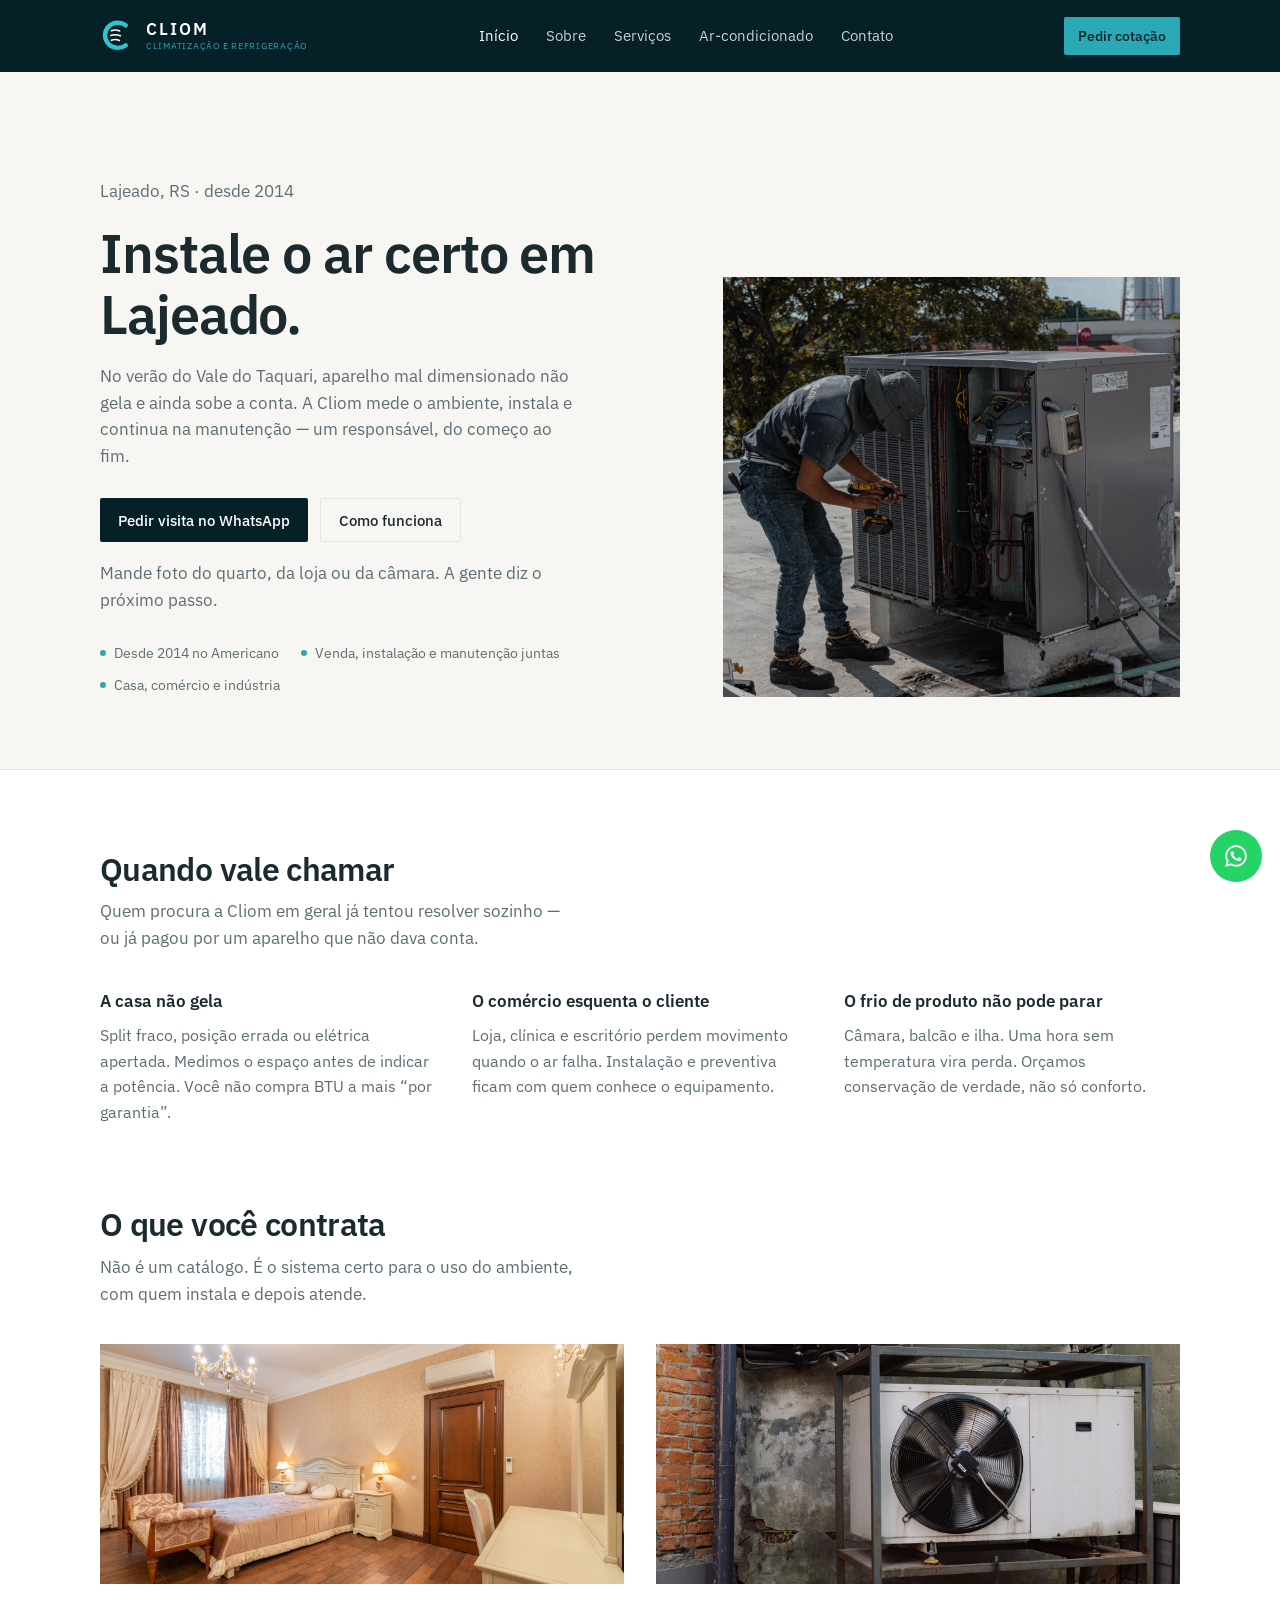
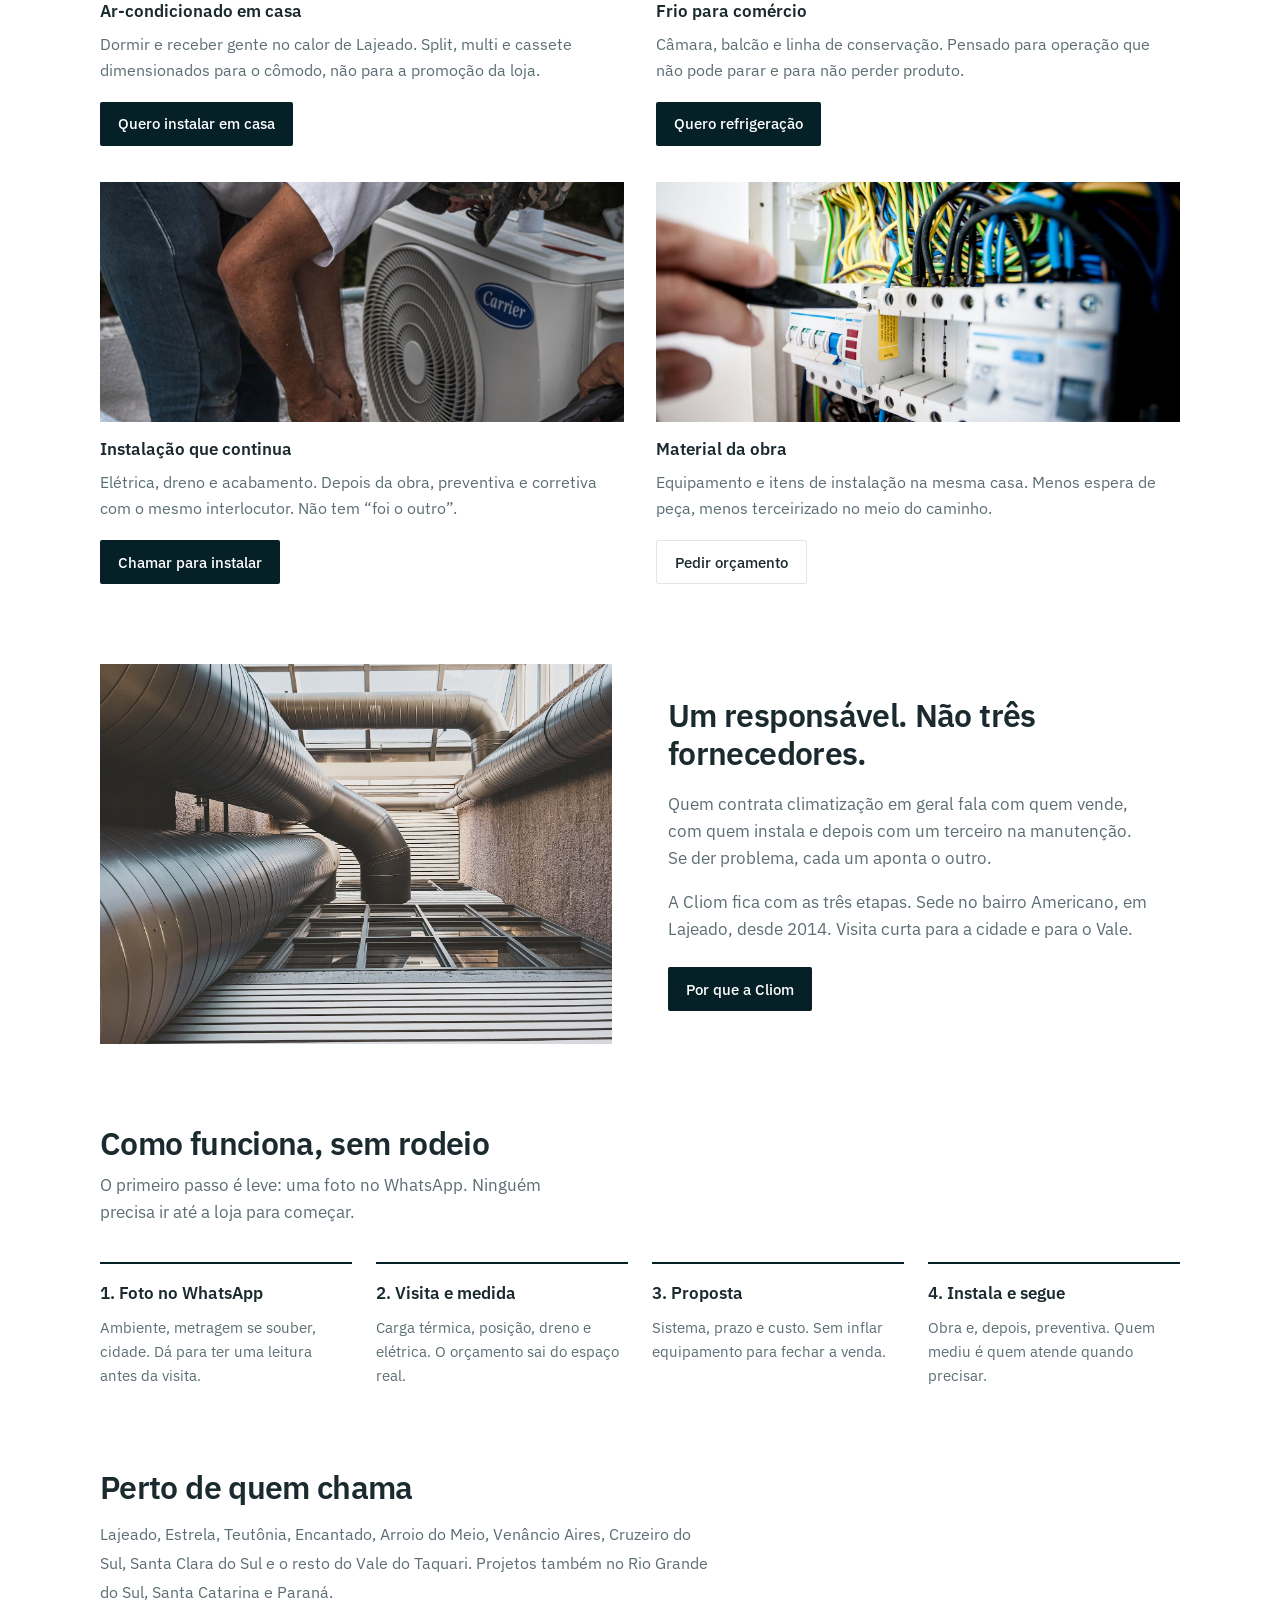
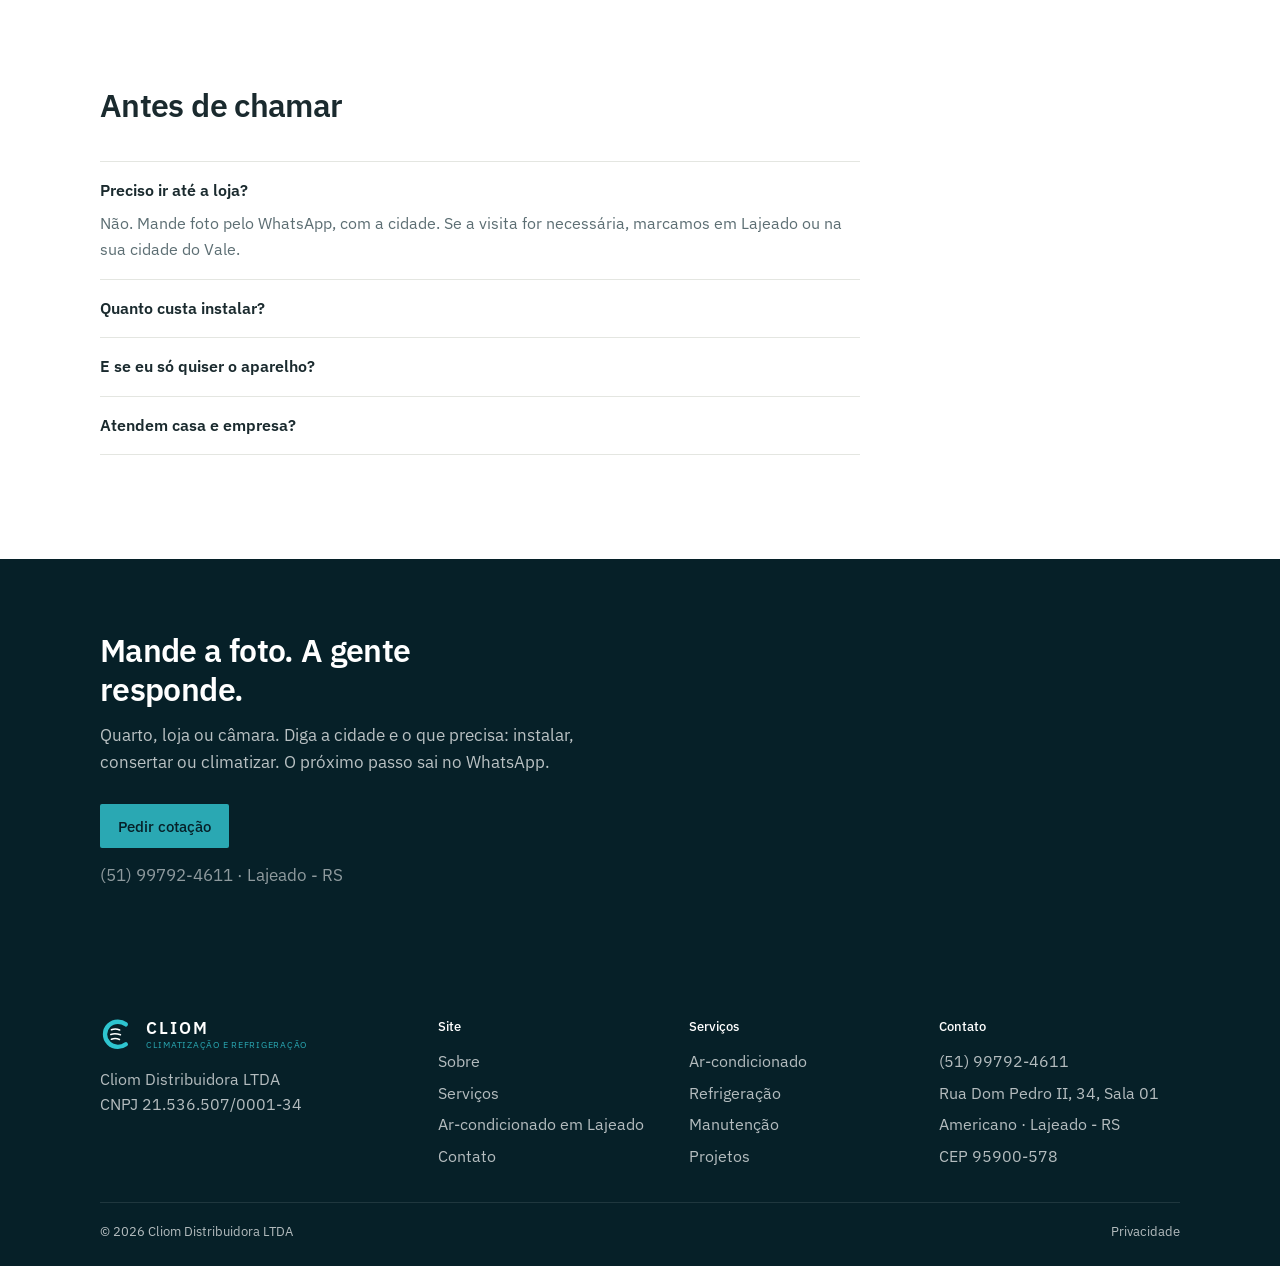
==== commit b1956b77: "Unifica o CTA em um botão Pedir cotação que abre o WhatsApp. Co-authored-by: Cursor <cursoragent@cur" ====
--- a/index.html
+++ b/index.html
@@ -104,7 +104,7 @@
         <a href="contato.html">Contato</a>
       </nav>
       <div class="header-cta">
-        <a class="btn btn-primary" href="https://wa.me/5551997924611?text=Olá%2C%20Cliom.%20Quero%20uma%20visita%20técnica." target="_blank" rel="noopener">Pedir visita</a>
+        <a class="btn btn-primary" href="https://wa.me/5551997924611?text=Olá%2C%20Cliom.%20Quero%20uma%20cotação." target="_blank" rel="noopener">Pedir cotação</a>
       </div>
       <button class="nav-toggle" aria-label="Abrir menu"><span></span><span></span><span></span></button>
     </div>
@@ -274,8 +274,7 @@
       <h2>Mande a foto. A gente responde.</h2>
       <p>Quarto, loja ou câmara. Diga a cidade e o que precisa: instalar, consertar ou climatizar. O próximo passo sai no WhatsApp.</p>
       <div class="hero-actions">
-        <a class="btn btn-primary" href="https://wa.me/5551997924611?text=Olá%2C%20Cliom.%20Quero%20uma%20visita%20técnica." target="_blank" rel="noopener">Abrir WhatsApp</a>
-        <a class="btn btn-ghost" href="contato.html">Prefiro o formulário</a>
+        <a class="btn btn-primary" href="https://wa.me/5551997924611?text=Olá%2C%20Cliom.%20Quero%20uma%20cotação." target="_blank" rel="noopener">Pedir cotação</a>
       </div>
       <p class="hint">(51) 99792-4611 · Lajeado - RS</p>
     </div>
@@ -338,7 +337,7 @@
         <a href="servicos.html">Serviços</a>
         <a href="ar-condicionado-lajeado.html">Ar-condicionado</a>
         <a href="contato.html">Contato</a>
-        <a href="https://wa.me/5551997924611?text=Olá%2C%20Cliom.%20Quero%20uma%20visita%20técnica." target="_blank" rel="noopener">Pedir visita</a>
+        <a href="https://wa.me/5551997924611?text=Olá%2C%20Cliom.%20Quero%20uma%20cotação." target="_blank" rel="noopener">Pedir cotação</a>
       </nav>
     </div>
   </div>
